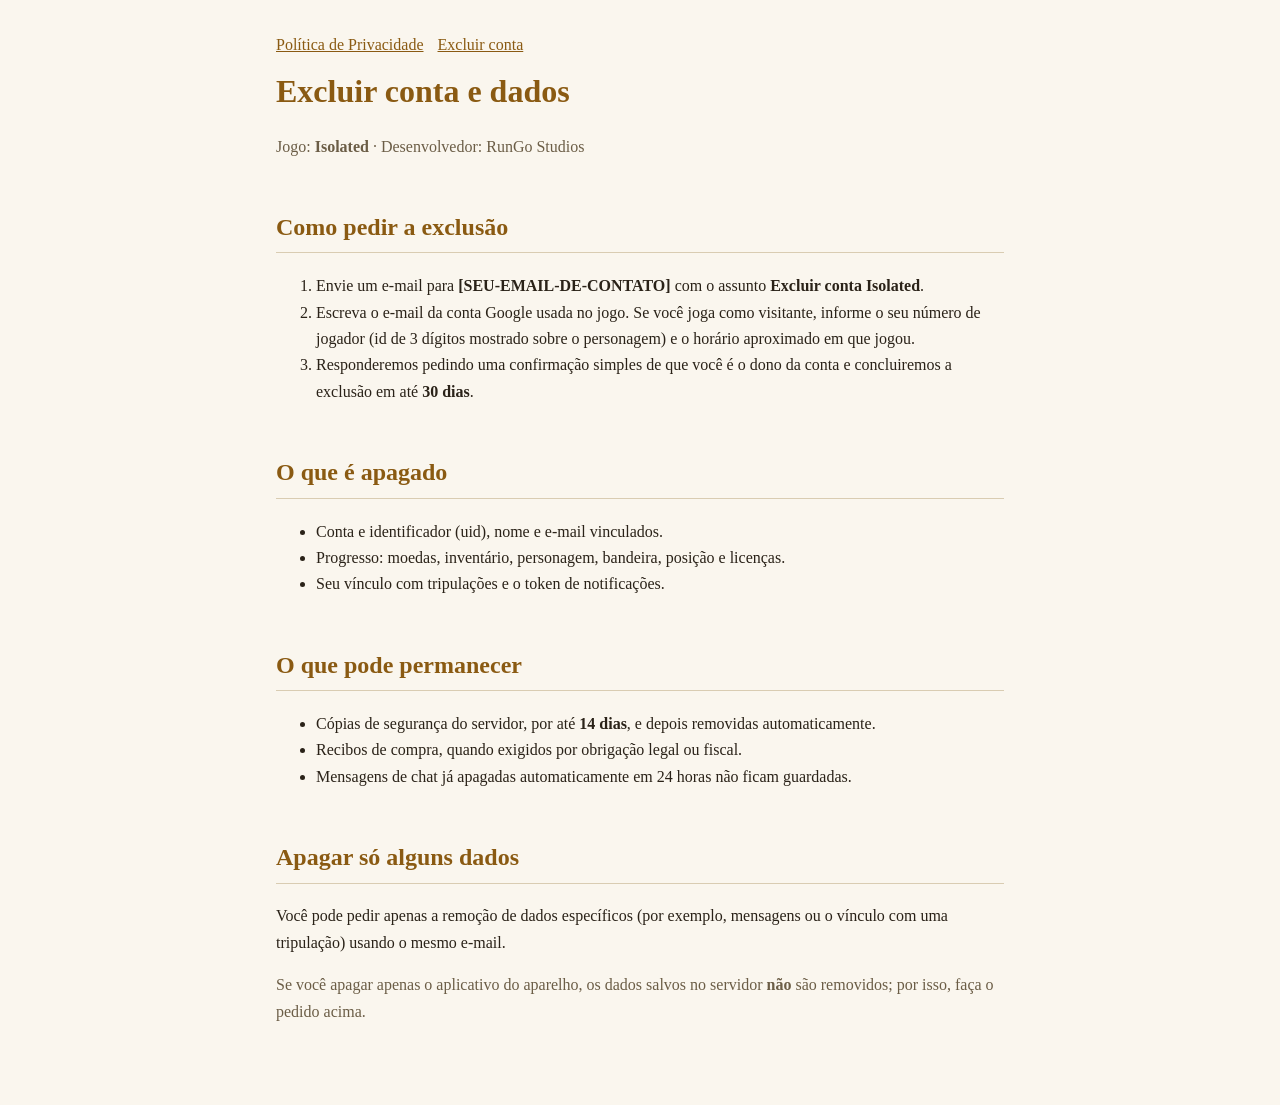
==== docs/excluir-conta.html @ 0004c1e6 "Politica de privacidade e pagina de exclusao de conta" ====
<!doctype html>
<html lang="pt-BR"><head><meta charset="utf-8"><meta name="viewport" content="width=device-width,initial-scale=1">
<title>Excluir conta — Isolated</title><link rel="stylesheet" href="style.css"></head><body><main>
<nav><a href="index.html">Política de Privacidade</a><a href="excluir-conta.html">Excluir conta</a></nav>
<h1>Excluir conta e dados</h1>
<p class="mut">Jogo: <b>Isolated</b> · Desenvolvedor: RunGo Studios</p>

<h2>Como pedir a exclusão</h2>
<ol>
<li>Envie um e-mail para <b>[SEU-EMAIL-DE-CONTATO]</b> com o assunto <b>Excluir conta Isolated</b>.</li>
<li>Escreva o e-mail da conta Google usada no jogo. Se você joga como visitante, informe o seu número de jogador (id de 3 dígitos mostrado sobre o personagem) e o horário aproximado em que jogou.</li>
<li>Responderemos pedindo uma confirmação simples de que você é o dono da conta e concluiremos a exclusão em até <b>30 dias</b>.</li>
</ol>

<h2>O que é apagado</h2>
<ul>
<li>Conta e identificador (uid), nome e e-mail vinculados.</li>
<li>Progresso: moedas, inventário, personagem, bandeira, posição e licenças.</li>
<li>Seu vínculo com tripulações e o token de notificações.</li>
</ul>

<h2>O que pode permanecer</h2>
<ul>
<li>Cópias de segurança do servidor, por até <b>14 dias</b>, e depois removidas automaticamente.</li>
<li>Recibos de compra, quando exigidos por obrigação legal ou fiscal.</li>
<li>Mensagens de chat já apagadas automaticamente em 24 horas não ficam guardadas.</li>
</ul>

<h2>Apagar só alguns dados</h2>
<p>Você pode pedir apenas a remoção de dados específicos (por exemplo, mensagens ou o vínculo com uma tripulação) usando o mesmo e-mail.</p>
<p class="mut">Se você apagar apenas o aplicativo do aparelho, os dados salvos no servidor <b>não</b> são removidos; por isso, faça o pedido acima.</p>
</main></body></html>
---- docs/style.css ----
:root{--bg:#14110d;--fg:#eadfca;--mut:#a89b82;--gold:#e0b45a;--line:#3a3022}
@media (prefers-color-scheme:light){:root{--bg:#faf6ee;--fg:#2a2218;--mut:#6b5d46;--gold:#8a5a12;--line:#d9ccb2}}
*{box-sizing:border-box}body{margin:0;background:var(--bg);color:var(--fg);font:16px/1.65 Georgia,serif}
main{max-width:760px;margin:0 auto;padding:32px 16px 64px}
h1{color:var(--gold);font-size:2rem;margin:.2em 0}h2{color:var(--gold);margin-top:2em;border-bottom:1px solid var(--line);padding-bottom:.2em}
a{color:var(--gold)}table{border-collapse:collapse;width:100%;font-size:.93rem}th,td{border:1px solid var(--line);padding:8px;text-align:left;vertical-align:top}
.mut{color:var(--mut)}nav a{margin-right:14px}
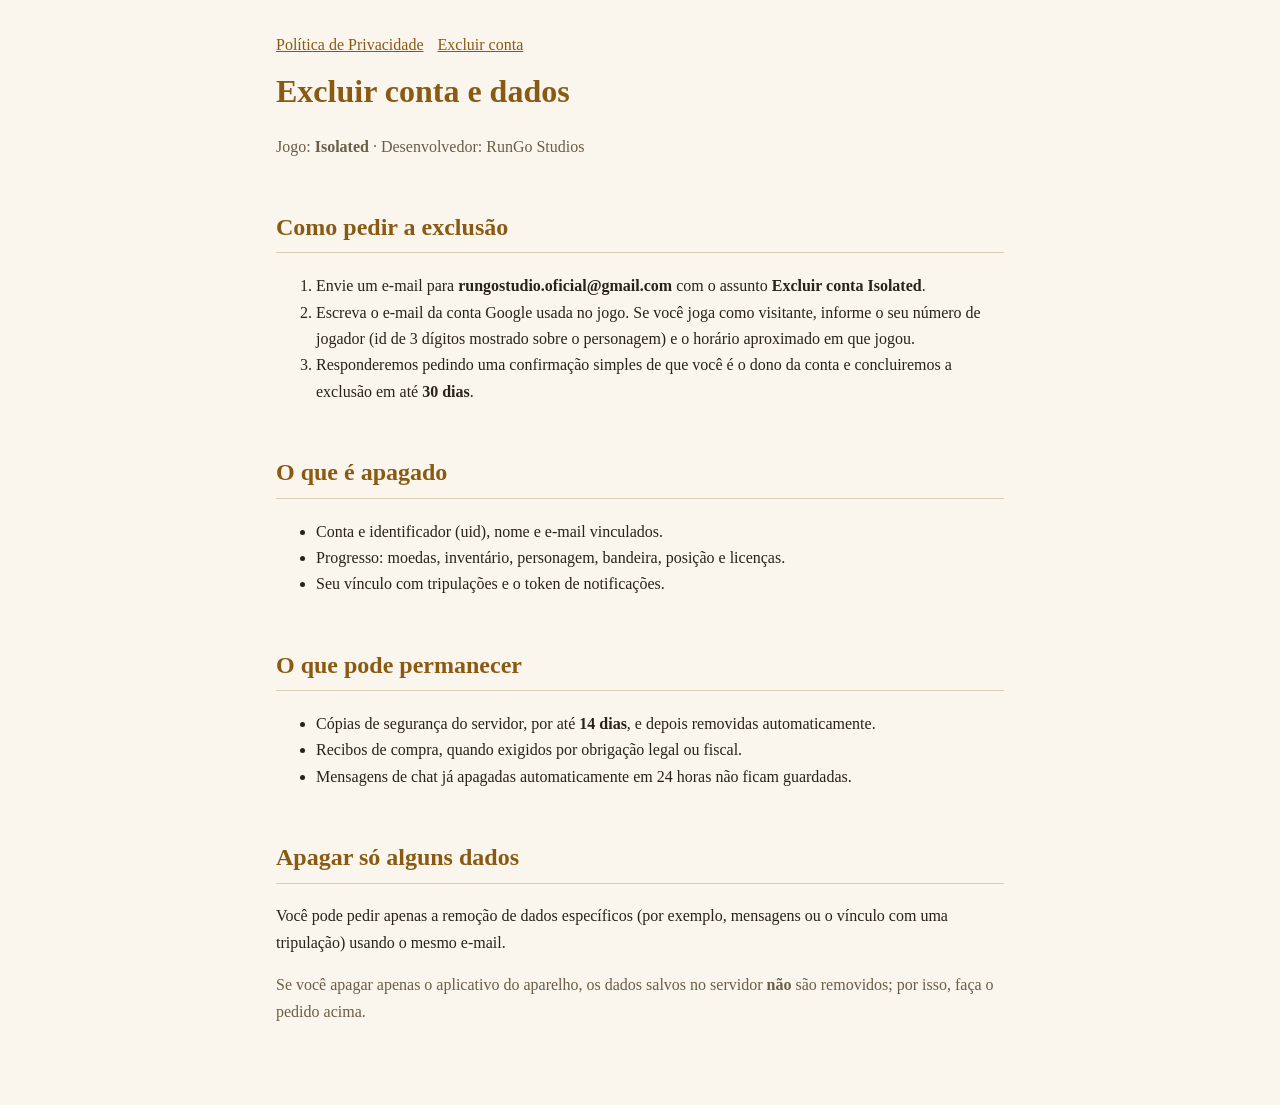
==== commit 3e90c100: "E-mail de contato na politica e na exclusao de conta" ====
--- a/docs/excluir-conta.html
+++ b/docs/excluir-conta.html
@@ -7,7 +7,7 @@
 
 <h2>Como pedir a exclusão</h2>
 <ol>
-<li>Envie um e-mail para <b>[SEU-EMAIL-DE-CONTATO]</b> com o assunto <b>Excluir conta Isolated</b>.</li>
+<li>Envie um e-mail para <b>rungostudio.oficial@gmail.com</b> com o assunto <b>Excluir conta Isolated</b>.</li>
 <li>Escreva o e-mail da conta Google usada no jogo. Se você joga como visitante, informe o seu número de jogador (id de 3 dígitos mostrado sobre o personagem) e o horário aproximado em que jogou.</li>
 <li>Responderemos pedindo uma confirmação simples de que você é o dono da conta e concluiremos a exclusão em até <b>30 dias</b>.</li>
 </ol>
